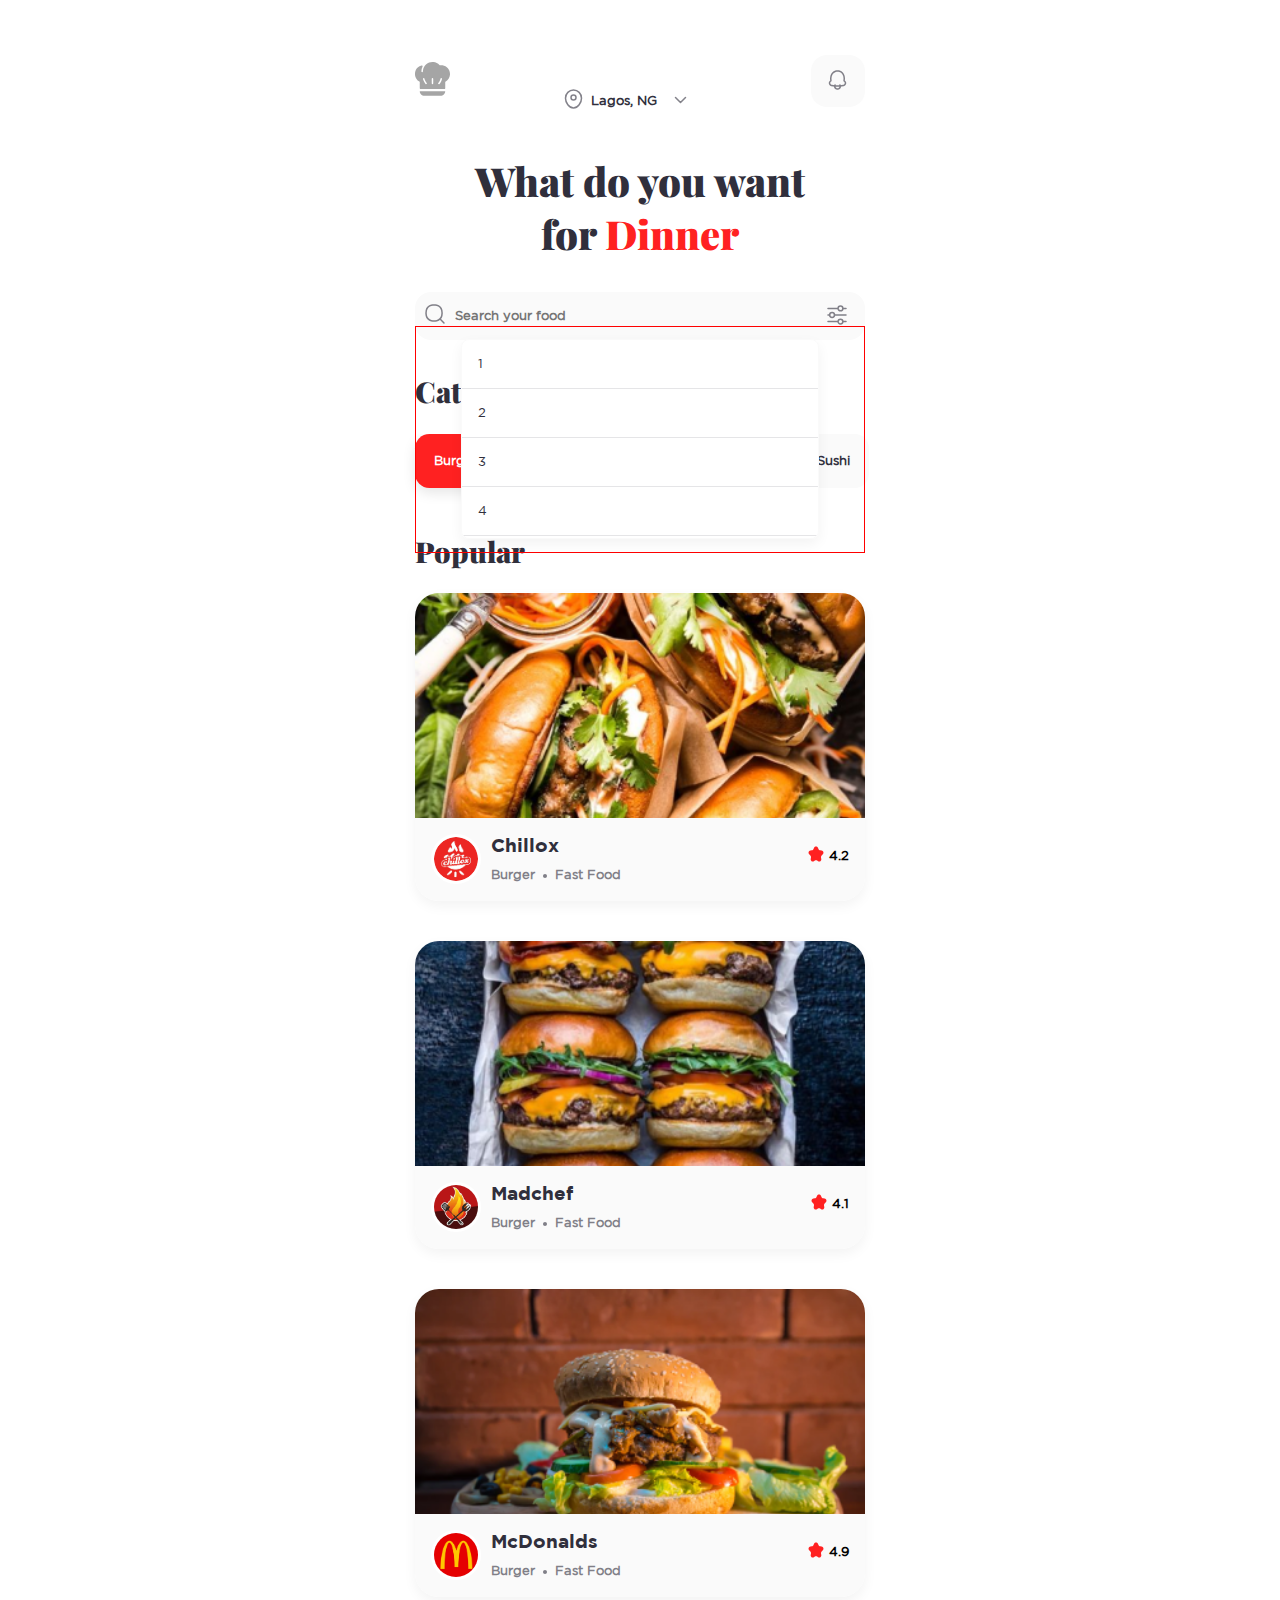
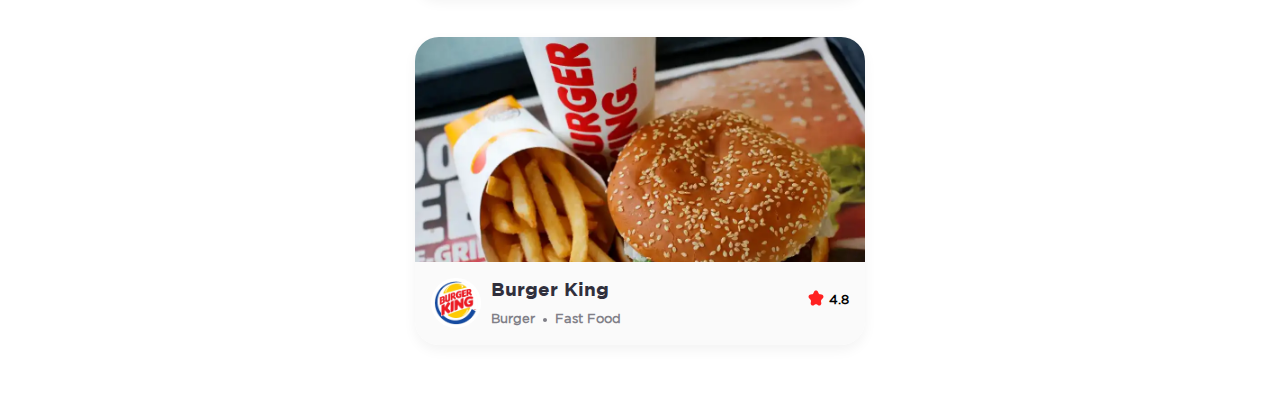
==== food-delivery/index.html @ 3048e53a "food-delivery: Style search suggestion" ====
<!DOCTYPE html>
<html lang="en">
<head>
  <meta charset="UTF-8">
  <meta http-equiv="X-UA-Compatible" content="IE=edge">
  <meta name="viewport" content="width=device-width, initial-scale=1.0, maximum-scale=1.0">
  <title>FFO.com</title>
  <link rel="stylesheet" href="./assets/style/style.css"/>
  <link rel="shortcut icon" href="./assets/icons/logo.svg" width="20" type="image/x-icon">
  <script type="module" src="./assets/script/script.js" defer></script>

</head>
<body id="home">
  <header class="w-90 mx-auto">
    <div>
      
      <a class="logo" href="./">
        <svg fill="currentColor" xmlns="http://www.w3.org/2000/svg" viewBox="0 0 209.17 201.93">
          <path d="M0,77.35c0-3.95,0-7.89,0-11.84,.09-.4,.2-.79,.26-1.19,1.76-12.08,7.03-22.36,15.85-30.78,6.58-6.28,14.35-10.48,23.15-12.77,2.04-.53,3.8-.04,5.19,1.5,1.4,1.56,1.64,3.39,.83,5.32-.37,.88-.79,1.73-1.18,2.6-3.77,8.43-5.84,17.23-5.73,26.5,.04,2.96,1.78,4.9,4.32,4.96,2.48,.06,4.33-1.91,4.54-4.81,.17-2.31,.23-4.63,.54-6.91,1.99-14.4,8.39-26.49,19.4-35.98C79.55,3.27,94.06-1.28,110.27,.31c14.2,1.39,26.3,7.46,36.02,18.02,1.04,1.13,2.15,1.49,3.63,1.23,4.8-.86,9.6-.69,14.4,.04,28.38,4.33,47.99,29.93,44.43,58.25-2.11,16.79-10.67,29.59-25,38.45-2.24,1.39-3,2.81-2.98,5.33,.11,11.16,.08,22.31,.02,33.47-.03,4.99-1.85,6.87-6.51,6.87-46.53,.01-93.06,.01-139.59,0-4.49,0-6.28-1.85-6.28-6.35,0-11.56-.04-23.13,.05-34.69,.01-1.94-.57-3.06-2.29-4.03-7.49-4.21-13.51-10.03-18.16-17.26-4.38-6.81-6.87-14.3-8.01-22.28Zm161.11,24.54c.07-4.13-1.33-6.05-3.96-6.37-2.45-.3-4.43,1.45-4.86,4.63-.71,5.24-3.01,9.82-5.64,14.29-2.28,3.87-4.96,7.46-7.54,11.12-1.69,2.4-1.23,5,.87,6.48,1.96,1.38,4.63,.92,6.32-1.19,4.05-5.04,7.65-10.4,10.55-16.18,2.16-4.32,3.96-8.79,4.26-12.79Zm-113.24-.83c-.06,1.32,.25,2.78,.65,4.22,2.72,9.83,8.26,18.1,14.51,25.95,1.5,1.88,4.25,2.1,6.06,.76,1.9-1.41,2.4-3.81,1.05-5.99-1.07-1.73-2.42-3.27-3.55-4.97-4.31-6.51-8.8-12.93-9.91-20.97-.42-3.05-2.33-4.77-4.73-4.55-2.63,.24-4.12,2.19-4.08,5.55Zm61.05,13.22c0-4.01,0-8.02,0-12.03,0-.68,0-1.36-.02-2.04-.13-2.79-1.89-4.68-4.35-4.72-2.45-.04-4.4,1.87-4.42,4.63-.06,9.17-.05,18.35-.03,27.52,0,3.33,1.65,5.15,4.46,5.13,2.77-.02,4.33-1.86,4.35-5.24,.03-4.42,0-8.83,.01-13.25Z"/>
          <path d="M28.41,174.39H180.59c0,15.2-12.34,27.54-27.54,27.54H55.94c-15.2,0-27.54-12.34-27.54-27.54h0Z"/>
        </svg>
      </a>
      
      <div class="location"> 
      <span class="gps icon-stroke">
        <svg width="24" height="24" viewBox="0 0 24 24" fill="none" xmlns="http://www.w3.org/2000/svg">
          <path d="M20 11.1755C20 15.6907 16.4183 21 12 21C7.58172 21 4 15.6907 4 11.1755C4 6.66029 7.58172 3 12 3C16.4183 3 20 6.66029 20 11.1755Z" stroke-width="1.5"/>
          <path d="M9.5 10.5C9.5 9.11929 10.6193 8 12 8C13.3807 8 14.5 9.11929 14.5 10.5C14.5 11.8807 13.3807 13 12 13C10.6193 13 9.5 11.8807 9.5 10.5Z" stroke-width="1.5"/>
        </svg>
      </span>
      <p class="text-bold">Lagos, NG</p>
      <button class="icon-stroke">
        <svg width="24" height="24" viewBox="0 0 24 24" fill="none" xmlns="http://www.w3.org/2000/svg">
          <path d="M17 9.5L12 14.5L7 9.5" stroke-width="1.5" stroke-linecap="round" stroke-linejoin="round"/>
        </svg>          
      </button>
    </div>
    
    <button class="btn btn-secodary icon-effect btn-secondary">
      <svg width="24" height="24" viewBox="0 0 24 24" xmlns="http://www.w3.org/2000/svg">
        <path fill="currentColor" d="M5.63498 7.93962L4.91086 7.74429L4.91086 7.74429L5.63498 7.93962ZM10.0294 3.32187L10.2616 4.03502L10.0294 3.32187ZM5.58024 8.14256L6.30435 8.33789L6.30435 8.33789L5.58024 8.14256ZM5.37443 12.4901L4.6351 12.6162L4.6351 12.6162L5.37443 12.4901ZM5.39835 12.6304L4.65901 12.7565L5.39835 12.6304ZM5.44241 12.8555L5.74148 13.5433C6.07066 13.4002 6.25227 13.0439 6.17468 12.6934L5.44241 12.8555ZM5.91421 17.4155L5.76386 18.1503H5.76386L5.91421 17.4155ZM6.28987 17.4924L6.44022 16.7576H6.44022L6.28987 17.4924ZM17.7101 17.4924L17.5598 16.7576L17.7101 17.4924ZM18.0858 17.4155L18.2361 18.1503L18.0858 17.4155ZM18.5563 12.855L17.8249 12.6889C17.7451 13.0406 17.9268 13.3993 18.2577 13.5429L18.5563 12.855ZM18.6063 12.6035L19.3456 12.7295L19.3456 12.7295L18.6063 12.6035ZM18.6316 12.4548L17.8923 12.3288V12.3288L18.6316 12.4548ZM18.446 8.17266L17.7204 8.3622V8.3622L18.446 8.17266ZM18.3728 7.89241L19.0985 7.70286V7.70286L18.3728 7.89241ZM14.1044 3.32847L14.3405 2.61661L14.3405 2.61661L14.1044 3.32847ZM14.8053 18.6483L14.0725 18.4887L14.8053 18.6483ZM14.7328 18.9811L15.4656 19.1407L14.7328 18.9811ZM9.2672 18.9811L10 18.8216L9.2672 18.9811ZM9.19471 18.6483L8.46189 18.8079L9.19471 18.6483ZM12.885 20.8719L12.7105 20.1424H12.7105L12.885 20.8719ZM12.689 20.9187L12.8635 21.6482H12.8635L12.689 20.9187ZM11.311 20.9187L11.4854 20.1893H11.4854L11.311 20.9187ZM11.115 20.8719L10.9406 21.6013H10.9406L11.115 20.8719ZM10.1656 17.5578C10.4376 17.2455 10.4049 16.7717 10.0926 16.4997C9.78024 16.2276 9.30649 16.2603 9.03444 16.5726L10.1656 17.5578ZM14.9656 16.5726C14.6935 16.2603 14.2198 16.2276 13.9074 16.4997C13.5951 16.7717 13.5624 17.2455 13.8344 17.5578L14.9656 16.5726ZM6.3591 8.13495C6.88057 6.2018 8.36216 4.65345 10.2616 4.03502L9.79717 2.60872C7.41967 3.38281 5.56533 5.31814 4.91086 7.74429L6.3591 8.13495ZM6.30435 8.33789L6.3591 8.13495L4.91086 7.74429L4.85612 7.94722L6.30435 8.33789ZM6.11377 12.3641C5.88534 11.0241 5.95039 9.65007 6.30435 8.33789L4.85612 7.94722C4.44563 9.46896 4.37021 11.0622 4.6351 12.6162L6.11377 12.3641ZM6.13768 12.5044L6.11377 12.3641L4.6351 12.6162L4.65901 12.7565L6.13768 12.5044ZM6.17468 12.6934C6.16087 12.631 6.14852 12.568 6.13768 12.5044L4.65901 12.7565C4.67398 12.8443 4.69104 12.9313 4.71014 13.0176L6.17468 12.6934ZM4.75 15.0614C4.75 14.3809 5.15824 13.7969 5.74148 13.5433L5.14334 12.1677C4.02929 12.6521 3.25 13.7656 3.25 15.0614H4.75ZM6.06457 16.6808C5.30191 16.5247 4.75 15.8495 4.75 15.0614H3.25C3.25 16.5573 4.29863 17.8505 5.76386 18.1503L6.06457 16.6808ZM6.44022 16.7576L6.06457 16.6808L5.76386 18.1503L6.13952 18.2272L6.44022 16.7576ZM17.5598 16.7576C13.8909 17.5084 10.1091 17.5084 6.44022 16.7576L6.13952 18.2272C10.0068 19.0185 13.9932 19.0185 17.8605 18.2272L17.5598 16.7576ZM17.9354 16.6808L17.5598 16.7576L17.8605 18.2272L18.2361 18.1503L17.9354 16.6808ZM19.25 15.0614C19.25 15.8495 18.6981 16.5247 17.9354 16.6808L18.2361 18.1503C19.7014 17.8505 20.75 16.5574 20.75 15.0614H19.25ZM18.2577 13.5429C18.8413 13.7963 19.25 14.3806 19.25 15.0614H20.75C20.75 13.765 19.9699 12.651 18.855 12.167L18.2577 13.5429ZM17.8669 12.4774C17.8548 12.5487 17.8408 12.6192 17.8249 12.6889L19.2877 13.021C19.3095 12.9248 19.3289 12.8276 19.3456 12.7295L17.8669 12.4774ZM17.8923 12.3288L17.8669 12.4774L19.3456 12.7295L19.3709 12.5808L17.8923 12.3288ZM17.7204 8.3622C18.0585 9.65691 18.1172 11.0094 17.8923 12.3288L19.3709 12.5808C19.6316 11.0515 19.5637 9.48391 19.1717 7.98312L17.7204 8.3622ZM17.6472 8.08195L17.7204 8.3622L19.1717 7.98312L19.0985 7.70286L17.6472 8.08195ZM13.8682 4.04032C15.7265 4.65676 17.1496 6.17715 17.6472 8.08195L19.0985 7.70286C18.4731 5.30882 16.6832 3.39375 14.3405 2.61661L13.8682 4.04032ZM10.2616 4.03502C11.4314 3.65414 12.7039 3.65409 13.8682 4.04032L14.3405 2.61661C12.8689 2.12843 11.2681 2.12981 9.79717 2.60872L10.2616 4.03502ZM14.0725 18.4887L14 18.8216L15.4656 19.1407L15.5381 18.8079L14.0725 18.4887ZM10 18.8216L9.92754 18.4887L8.46189 18.8079L8.53437 19.1407L10 18.8216ZM12.7105 20.1424L12.5146 20.1893L12.8635 21.6482L13.0594 21.6013L12.7105 20.1424ZM11.4854 20.1893L11.2895 20.1424L10.9406 21.6013L11.1365 21.6482L11.4854 20.1893ZM9.92754 18.4887C9.8554 18.1574 9.9442 17.8119 10.1656 17.5578L9.03444 16.5726C8.50107 17.185 8.2891 18.0143 8.46189 18.8079L9.92754 18.4887ZM15.5381 18.8079C15.7109 18.0143 15.4989 17.185 14.9656 16.5726L13.8344 17.5578C14.0558 17.8119 14.1446 18.1574 14.0725 18.4887L15.5381 18.8079ZM12.5146 20.1893C12.1762 20.2702 11.8238 20.2702 11.4854 20.1893L11.1365 21.6482C11.7042 21.7839 12.2958 21.7839 12.8635 21.6482L12.5146 20.1893ZM8.53437 19.1407C8.79878 20.355 9.73275 21.3124 10.9406 21.6013L11.2895 20.1424C10.6448 19.9883 10.1425 19.4761 10 18.8216L8.53437 19.1407ZM14 18.8216C13.8575 19.4761 13.3552 19.9883 12.7105 20.1424L13.0594 21.6013C14.2673 21.3124 15.2012 20.355 15.4656 19.1407L14 18.8216Z"/>
      </svg>
    </button>
    </div>
  </header>
  <main>
    <section class="mb-2rem">
      <h1 class="intro-text"> What do you want for <span class="highlight">Dinner</span></h1>
    </section>

    <section class="search w-90 mx-auto mb-2rem">
      <span>
        <span class="icon-fill search-icon">
          <svg width="20" height="20" viewBox="0 0 20 20"xmlns="http://www.w3.org/2000/svg">
            <path fill="currentColor" d="M1.31573 11.7811L2.04591 11.6098L1.31573 11.7811ZM1.31573 6.324L2.04591 6.49528L1.31573 6.324ZM16.7893 6.324L17.5195 6.15273L16.7893 6.324ZM16.7893 11.781L16.0591 11.6098L16.7893 11.781ZM11.781 16.7893L11.6098 16.0591L11.781 16.7893ZM6.324 16.7893L6.15273 17.5195L6.324 16.7893ZM6.324 1.31573L6.15272 0.585547L6.324 1.31573ZM11.781 1.31573L11.9523 0.585546L11.781 1.31573ZM18.4697 19.5303C18.7626 19.8232 19.2374 19.8232 19.5303 19.5303C19.8232 19.2374 19.8232 18.7626 19.5303 18.4697L18.4697 19.5303ZM2.04591 11.6098C1.65136 9.92777 1.65136 8.17728 2.04591 6.49528L0.585548 6.15272C0.138151 8.06004 0.138151 10.045 0.585548 11.9523L2.04591 11.6098ZM16.0591 6.49528C16.4537 8.17728 16.4537 9.92777 16.0591 11.6098L17.5195 11.9523C17.9669 10.045 17.9669 8.06004 17.5195 6.15273L16.0591 6.49528ZM11.6098 16.0591C9.92777 16.4537 8.17728 16.4537 6.49528 16.0591L6.15273 17.5195C8.06004 17.9669 10.045 17.9669 11.9523 17.5195L11.6098 16.0591ZM6.49528 2.04591C8.17728 1.65136 9.92777 1.65136 11.6098 2.04591L11.9523 0.585546C10.045 0.138151 8.06004 0.138151 6.15272 0.585547L6.49528 2.04591ZM6.49528 16.0591C4.28757 15.5413 2.56377 13.8175 2.04591 11.6098L0.585548 11.9523C1.23351 14.7147 3.39038 16.8715 6.15273 17.5195L6.49528 16.0591ZM11.9523 17.5195C14.7147 16.8715 16.8715 14.7147 17.5195 11.9523L16.0591 11.6098C15.5413 13.8175 13.8175 15.5413 11.6098 16.0591L11.9523 17.5195ZM11.6098 2.04591C13.8175 2.56377 15.5413 4.28757 16.0591 6.49528L17.5195 6.15273C16.8715 3.39037 14.7147 1.23351 11.9523 0.585546L11.6098 2.04591ZM6.15272 0.585547C3.39037 1.23351 1.23351 3.39037 0.585548 6.15272L2.04591 6.49528C2.56377 4.28756 4.28757 2.56377 6.49528 2.04591L6.15272 0.585547ZM14.8048 15.8655L18.4697 19.5303L19.5303 18.4697L15.8655 14.8048L14.8048 15.8655Z"/>
          </svg>
        </span>
          <input type="text" name="search" class="search-box text-bold" placeholder="Search your food"/>
          <div class="suggestion active">
            <ul class="list shadow">
              <li class="list-item">1</li>
              <li class="list-item">2</li>
              <li class="list-item">3</li>
              <li class="list-item">4</li>
              <li class="list-item">5</li>
            </ul>
        </div>
      </span>

      <button class="search-settings icon-stroke">
      <svg width="24" height="24" viewBox="0 0 24 24" fill="none" xmlns="http://www.w3.org/2000/svg">
        <path d="M18.48 18.5368H21M4.68 12L3 12.044M4.68 12C4.68 13.3255 5.75451 14.4 7.08 14.4C8.40548 14.4 9.48 13.3255 9.48 12C9.48 10.6745 8.40548 9.6 7.08 9.6C5.75451 9.6 4.68 10.6745 4.68 12ZM10.169 12.0441H21M12.801 5.55124L3 5.55124M21 5.55124H18.48M3 18.5368H12.801M17.88 18.6C17.88 19.9255 16.8055 21 15.48 21C14.1545 21 13.08 19.9255 13.08 18.6C13.08 17.2745 14.1545 16.2 15.48 16.2C16.8055 16.2 17.88 17.2745 17.88 18.6ZM17.88 5.4C17.88 6.72548 16.8055 7.8 15.48 7.8C14.1545 7.8 13.08 6.72548 13.08 5.4C13.08 4.07452 14.1545 3 15.48 3C16.8055 3 17.88 4.07452 17.88 5.4Z" stroke-width="1.5" stroke-linecap="round"/>
      </svg>
      </button>
    </section>

    <section id="home-category" class="menu-category">
      <h2 class="w-90 mx-auto subheader">Categories</h2>
      <ul type="none" class="options">
        
      </ul>
    </section>
    
    
    <section class="popular-container w-90 mx-auto">
      <h2 class="subheader">Popular</h2>
     
    </section>
    
  </main>
  
  <footer>

  </footer>
</body>
</html>
---- food-delivery/assets/style/style.css ----
@charset "UTF-8";

/*
  ##################
    Fontface Imports
  ##################
*/

@font-face {
  font-family: "gotham-bold";
  src: url(../fonts/gotham-bold.ttf);
}

@font-face {
  font-family: "gotham-regular";
  src: url(../fonts/gotham-regular.ttf);
}

@font-face{
  font-family: "playfair";
  src: url("../fonts/playfair.ttf");
}



/*
  ##################
    Global Styles
  ##################
*/
*, ::after, ::before {
  box-sizing: border-box;
  text-rendering: optimizeSpeed;
}

:focus {
  /* outline: 1px dashed var(--clr-orange); */
  /* outline-offset: 2px; */
  outline: 0;
}

:root {
  --clr-accent: #ff2121;
  --clr-faint-accent: #fb2c2c;
  --clr-dark: #302f3c;
  --clr-secondary: #fafafa;
  --rounded-1: .5rem;
  --rounded-2: 1rem;
  --ff-serif: "playfair", "Times New Roman", serif;
  --ff-gotham-reg: "gotham-regular", "sans-serif";
  --ff-gotham-bold: "gotham-bold", sans-serif;
  --padding-1: .3rem;
  --padding-2: .6rem;
}

button {
  cursor: pointer;
}

html, 
body {
  height: 100%;
  margin: 0;
  margin-inline: auto;
  min-width: 280px;
  position: relative;
  width: 100%;
}

header div{
  align-items: center;
  display: flex;
  justify-content: space-between;
  padding-top: 2.5rem !important;
  position: relative;
}
#product header {
  position: absolute;
  width: 100%;
  z-index: 1;
}

header a {
  border-radius: 100%;
}

header svg {
  color: gray;
  width: min(35px, 50px);
}







/*
  ######################
    Typography Styles
  ######################
*/
h1,
h2,
h3,
h4,
h5,
h6 {
  font-family: var(--ff-serif);
  color: var(--clr-dark);
  font-weight: bolder;
}

.text-bold, .text-bold > span {
  font-weight: bold;
}

p, .option, .search input[type=text] {
  font-family: var(--ff-gotham-reg);
}

.intro-text {
  font-size: clamp(1.4rem, .5rem + 5vw, 2.5rem);
  font-weight: 900;
  margin: auto;
  text-align: center;
  /* padding-block: 2rem; */
  width: 14ch;
}

.subheader {
  font-size: clamp(1.2rem, .1rem + 4vw, 1.8rem);
  font-weight: 900;
}

.text-faint {
  color: var(--clr-dark);
  opacity: .6;
}











/*
  ######################
    Component Styles
  ######################
*/



/** ---button--- **/
.btn {
  border: 0;
  border-radius: var(--rounded-2);
  padding: var(--padding-2);
  padding-block: .8rem;
  position: relative;
}

.btn-secondary {
  background-color: var(--clr-secondary)
}

.btn-secondary:hover, .btn-secondary:focus {
  color: white;
}

button.icon-fill, 
.icon-fill {
  color: var(--clr-dark);
  background: transparent;
  fill-opacity: .6;
  border: 0px;
}

button.icon-fill:not(.search-icon):hover,
.icon-fill:not(.search-icon):hover {
  color: var(--clr-accent);
  stroke-opacity: 1;
  fill-opacity: 1;
}

button.icon-stroke, 
a .icon-stroke, 
.icon-stroke {
  stroke: var(--clr-dark);
  background: transparent;
  stroke-opacity: .6;
  border: 0px;
}

button.icon-stroke:hover,
button .icon-stroke:hover,
a .icon-stroke:hover {
  stroke: var(--clr-accent);
  stroke-opacity: 1;
  fill-opacity: 1;
}


/** ---category--- **/
.menu-category .options,
.delivery-and-rating .options {
  display: flex;
  font-size: small;
  gap: 1rem;
  overflow-x: auto;
  -ms-overflow-style: none;
  padding-bottom: 1.2rem;
  padding-inline: 5%;
  overflow: none;
  white-space: nowrap;
}

.delivery-and-rating .options{
  padding-bottom: .5rem;
}


.menu-category .options::-webkit-scrollbar  {
  display: none;
}

.menu-category .option,
.delivery-and-rating .option {
  align-items: center;
  border-radius: .9rem;
  color: var(--clr-dark);
  cursor: pointer;
  display: flex;  
  gap: 5px;
  justify-content: center;
  padding: .8rem;
  text-transform: capitalize;
  width: fit-content;
  transition: opacity ease-in-out 0.5s;
}


.menu-category .option:focus,
.menu-category .option:hover,
.menu-category .option.active {
  background: var(--clr-accent);
  box-shadow: 0px 5px .8rem rgba(0, 0, 0, 0.1);
  color: white;
}


.menu-category .option p,
.delivery-and-rating p {
  margin: 0px;
}

.menu-category .option.active .option-bg  {
  background: white;
}


.menu-category .option-bg {
  align-items: center;
  border-radius: calc(var(--rounded-1));
  display: flex;
  padding: .25rem;
  justify-content: center;
}

.highlight {
  color: var(--clr-accent);
}

.identity {
  font-size: 1.2rem;
  margin: 0;
}

.location {
  display: flex;
  align-items: center;
  color: var(--clr-dark);
  font-size: small;
}



.logo svg {
  color: #a5a5a5;
  /* opacity: .6; */
}

.logo:hover svg, 
.logo:focus svg
{
  color: var(--clr-accent);
}






/** ---popular--- **/
.popular {
  /* display: flex;
  flex-wrap: wrap; */
  display: grid;
  grid-template-columns: repeat(auto-fill, minmax(250px, 450px));
  gap: 2.5rem;
  justify-content: center;
  padding-left: 0px;
  padding-bottom: 4rem;
  max-width: 100%;
}

.popular .item {
  border-radius: 1.5rem;
  display: flex;
  flex-direction: column;
}
  

.popular .item > img {
  aspect-ratio: 2/1;
  border-top-right-radius: inherit;
  border-top-left-radius: inherit;
  object-fit: cover;
  object-position: top center;
  width: 100%;
}

.popular .item:hover > img {
  filter: saturate(1.15);
}

.popular .item-details {
  align-items: center;
  background-color: var(--clr-secondary);
  border-bottom-left-radius: inherit;
  border-bottom-right-radius: inherit;
  display: flex;
  padding-block: 1rem;
  padding-inline: 1rem;
  gap: 1rem;
  justify-content: space-between;
  white-space: nowrap;
}

.period-divider svg {
  width: 4px;
  transform: translateY(-2px);
}

.popular .item-title,
.restaurant .item-name {
  color: var(--clr-dark);
  font-family: var(--ff-gotham-bold) !important;
  font-weight: bold;
  font-size: clamp(1.1rem, .1rem + 4vw, 1.2rem);
  margin-top: 0px;
  margin-bottom: .5rem;
  word-break: keep-all;
}

.popular .item .item-desc,
.popular .item .rating-and-delivery-time {
  font-size: small;
  margin-block: 0px;
}

.item-profile img {
  border: 3px solid white;
  border-radius: 100%;
  display: none;
  height: 50px;
  width: 50px;
}


.item-profile {
  display: flex;
  gap: 10px;
}



.item-desc  {
  align-items: center;
  display: flex;
  font-size: small;
  gap: 8px;
}



.rating-and-delivery-time .item-rating p {
  margin-block: 0px;
}

.rating-and-delivery-time .item-delivery-time {
  margin-block: 0px;
}

.item-rating {
  align-items: center;
  display: flex;
  gap:.2rem;
  margin-bottom: .5rem;
}



/** ---icon-effect--- **/

.icon-effect:hover, .icon-effect:focus {
  background: var(--clr-secondary);
}

.icon-effect svg {
  color: var(--clr-dark);
  fill-opacity: .6;
}

.icon-effect:hover svg, .icon-effect.active svg  {
  color: var(--clr-accent);
  fill-opacity: 1;
}

.inline-icon {
  padding-block: 1.25rem;
}



/** ---search--- **/
.search {
  align-items: center;
  background: var(--clr-secondary);
  border-radius: var(--rounded-2);
  fill-opacity: 0.5;
  display: flex;
  padding: var(--padding-2);
  justify-content: space-between;
  position: relative;
  stroke-opacity: .5;
  z-index: 3;
}

.search > span {
  display: flex;
  gap: .5rem;
  width: 100%;
}

.search .search-box {
  background: transparent;
  border: 0px;
  caret-color: var(--clr-accent);
  color: var(--clr-accent);
  font-size: small;
  width: 100%;
}


*::selection, .search .search-box::selection {
  background: var(--clr-accent);
  color: white;
}

.restaurant-cover {
  display: inline-block;
  position: absolute;
  min-width: inherit;
  top: 0;
  width: 100%;
  z-index: -1;
}

.restaurant-cover img {
  aspect-ratio: 2/1;
  object-fit: cover;
  width: 100%;
  height: 250px;
}

.restaurant-cover div::after {
  background-color: rgb(0, 0, 0, .5);
  content: "";
  position: absolute;
  inset: 0;
}

.restaurant-details {
  background: var(--clr-secondary);
  border-radius: 2rem;
  font-weight: bold;
  padding: 1rem;
  padding-top: 2rem;
  transform: translateY(-40px);
}

.restaurant-details h1 {
  color: var(--clr-dark);
  width: fit-content;
}

.restaurant-details ul {
  padding-left: 0px;
  font-family: var(--ff-gotham-reg);
  display: flex;
  gap: 5rem;
  justify-content: center;
}

.restaurant-details li {
  align-items: center;
  display: flex;
  gap: .5rem;
}



img.restaurant-profile {
  border-radius: 100%;
  display: block;
  filter: drop-shadow(0px 5px 10px rgb(0, 0, 0, .4));
  margin-inline: auto;
  margin-top: 2.5rem;
  width: 80px;
  height: 80px;
  position: relative;
  z-index: 1;
}

.menu-search {
  align-items: center;
  background: transparent;
  display: flex;
  /* gap: 6rem; */
  justify-content: space-between;
  padding: 0px;
}

.menu-search .btn {
  padding: .35rem
}

.menu-search .search-box {
  max-width:15ch;
}

.menu-search span {
  display: flex;
  justify-content: flex-end;
  transform: translateY(2.8px);
}

#menu-category .option {
  padding: 1.2rem;
}


.suggestion {
  align-items: center;
  border: 1px solid red;
  color: var(--clr-dark);
  display: flex;
  font-family: var(--ff-gotham-reg);
  font-size: .8rem;
  justify-content: center;
  opacity: 0;
  position: absolute;
  top: 2.1rem;
  transform: scaleY(0);
  transform-origin: top;
  transition: transform ease-in-out .3s;
  z-index: 2;
  left: 0px;
  right: 0px;
}

.suggestion .list {
  background: white;
  border: 1px solid var(--clr-secondary);
  border-radius: var(--rounded-1);
  display: block;
  padding-left: 0px;
  left: 0;
  list-style: none;
  max-height: 200px;
  overflow: auto;
  width: 80%;
  -ms-overflow-style: none;
}

::-webkit-scrollbar {
  width: 2.5px;
}

.suggestion.active {
  transform: scaleY(1);
  opacity: 1;
}

.suggestion .list::-webkit-scrollbar-track {
  background: white;
}

.suggestion .list::-webkit-scrollbar-thumb {
  background: lightgray;
}


.suggestion .list-item {
  border-bottom: 1px solid #302f3c20;
  padding: 1rem;
  width: 100%;
}

.suggestion .list-item:last-of-type {
  border-bottom: 0px;
}

.suggestion .list-item:hover,
.suggestion .list-item:focus {
  background: #302f3c10;
}


/* +++++++++++++++++++++ 
      restaurant.html 
   +++++++++++++++++++++ */
.restaurant {
  padding-bottom: 4rem;
}

.restaurant .item {
  border: 1px solid var(--clr-secondary);
  border-radius: 1.8rem;
}

.restaurant .item:hover,
.restaurant .item:focus {
  border: 1px solid #ff212150;
  
}


.restaurant .item-name, 
.restaurant .item-desc {
  display: block;
  text-align: center;
}

.restaurant .items {
  display: grid;
  grid-template-columns: repeat(auto-fit, minmax(auto, 250px));
  gap: 2rem;
  padding-left: 0px;
  justify-content: center;
  width: 100%;
}

.restaurant .item img {
  aspect-ratio: 1 / 1;
  display: block;
  margin: auto;
  object-fit: cover;
  object-position: center;
  transform: translateY(20px);
  width: 200px;
  overflow: hidden;
}

.restaurant .item:hover img {
  filter: saturate(1.2);
}

.item-price-addtocart {
  align-items: center;
  background-color: var(--clr-secondary);
  border-bottom-left-radius: inherit;
  border-bottom-right-radius: inherit;
  color: var(--clr-dark);
  display: flex;
  font-family: var(--ff-gotham-reg);
  font-weight: bold;
  font-size: 1.2rem;
  gap: .5rem;
  justify-content: center;
}





  /* +++++++++++++++++++++ 
        product.html 
    +++++++++++++++++++++ */

.about {
  padding-bottom: 4rem;
}

.add-to-cart, 
.remove-from-cart {
  background-color: white;
  border: 0px;
  color: gray;
  font-family: var(--ff-gotham-reg);
  font-size: 1.5rem;
  padding: .5em;
  width: fit-content;
}

.add-to-cart:hover, 
.remove-from-cart:hover,
.add-to-cart:focus, 
.remove-from-cart:focus {
  background-color: rgb(252, 252, 252);
}

.add-to-cart {
  border-top-right-radius: var(--padding-2);
  border-bottom-right-radius: var(--padding-2);
}

.remove-from-cart {
  border-top-left-radius: var(--padding-2);
  border-bottom-left-radius: var(--padding-2);
}

.add-to-cart:hover, 
.remove-from-cart:hover,
.add-to-cart:focus, 
.remove-from-cart:focus {
  color: var(--clr-accent);
}

.add-to-cart-container {
  position: relative;
  transform: translateY(-26px);
}


.big-btn {
  display: block;
  font-size: 1rem;
  padding: 1rem;
  margin-inline: auto;
}

.big-btn p, .small-btn p {
  margin: 0px;
}

.small-btn {
  display: block;
  font-size: .8rem;
  padding: .8em;
  margin-inline: auto;
  border-radius: .6rem;
}

#restaurant .small-btn {
  margin-bottom: 2rem;
}

.btn-active {
  background: var(--clr-accent);
  color: white;
}

.btn-active:hover,
.btn-active:focus {
  background-color: var(--clr-faint-accent);
}




.menu-item-display {
  background-color: var(--clr-dark);
}

.menu-item-display div {
  height: inherit;
  width: 70%;
  position: relative;
}

.menu-item-display img{
  padding-top: 4rem;
  display: block;
  transition: transform ease-in-out 0.3s;
  width: 100%;
}


.menu-item-display:hover img {
  filter: saturate(1.2);
  transform: scale(1.1);
}

.inc-dec-in-cart {
  font-size: 1rem;
  background: white;
  border-radius: calc(var(--padding-2) + 2px);
  margin: auto;
  width: fit-content;
}

.inc-dec-in-cart .total-of-item{
  display: inline;
  color: var(--clr-dark);
  font-size: 1.5em;
  padding: 10px;
}

.product-name-desc-price {
  align-items: center;
  display: flex;
  flex-wrap: wrap;
  justify-content: space-between;

}

.product-name-desc-price .subheader{
  font-size: 2rem;
}
.product-name-desc-price .currency {
  color: var(--clr-accent);
  font-family: calibri, sans-serif;
}

.product-name-desc-price .name-desc {
  display: flex;
  flex-direction: column;
}

.product-name-desc-price p,
.product-name-desc-price .name-desc h2 {
  margin: 2px;
}

.product-name-desc-price .price {
  align-items: center;
  color: var(--clr-dark);
  display: flex;
  font-size: clamp(1.5rem, 8vw + .1rem, 2rem);
  font-weight: 900;
  gap: .2rem;
  padding-block: .8rem;
  border-bottom: 2px solid var(--clr-secondary);
}


.ingredients ul {
  gap: 1rem;
  padding-left: 1.5rem;
}

.ingredients ul li {
  color: var(--clr-dark);
  opacity: .8;
  padding-block: .5rem;
}

.ingredients ul li:first-of-type {
  padding-top: 0px;
}

.ingredients ul li::marker {
  color: red;
}





/*
  #################
    Other Styles
  #################
*/

.bg-dark {
  background-color: var(--clr-dark);
}

.hide {
  display: none;
}

.mb-1rem {
  margin-block: 1rem;
}

.mb-2rem {
  margin-block: 2rem;
}


.mx-auto {
  margin-inline: auto;
}

.mlx-auto {
  margin-left: auto;
}

.opacity-0 {
  opacity: 0;
}

.opacity-1 {
  opacity: 1;
}

.shadow {
  box-shadow: 0px 5px .8rem rgba(0, 0, 0, 0.05);

}

.w-90 {
  width: 90%;
}
  
.w-95 {
  width: 95%;
}





/*
  #################
    Media Queries
  #################
*/

@media screen and (orientation: landscape) {
  body {
    width: 50%;
  }
}

@media screen and (min-width: 500px) {
  body {
    width: 500px;
  }
}


@media screen and (min-width: 310px){
  .item-profile img{
    display: block;
  }
}

/* Hide white background @ #home-category */
@media screen and (min-width: 450px) {
  #home-category .option span.option-bg {
    display: none;
  }

  #home-category .option {
    padding: 1.2rem;
  }
}
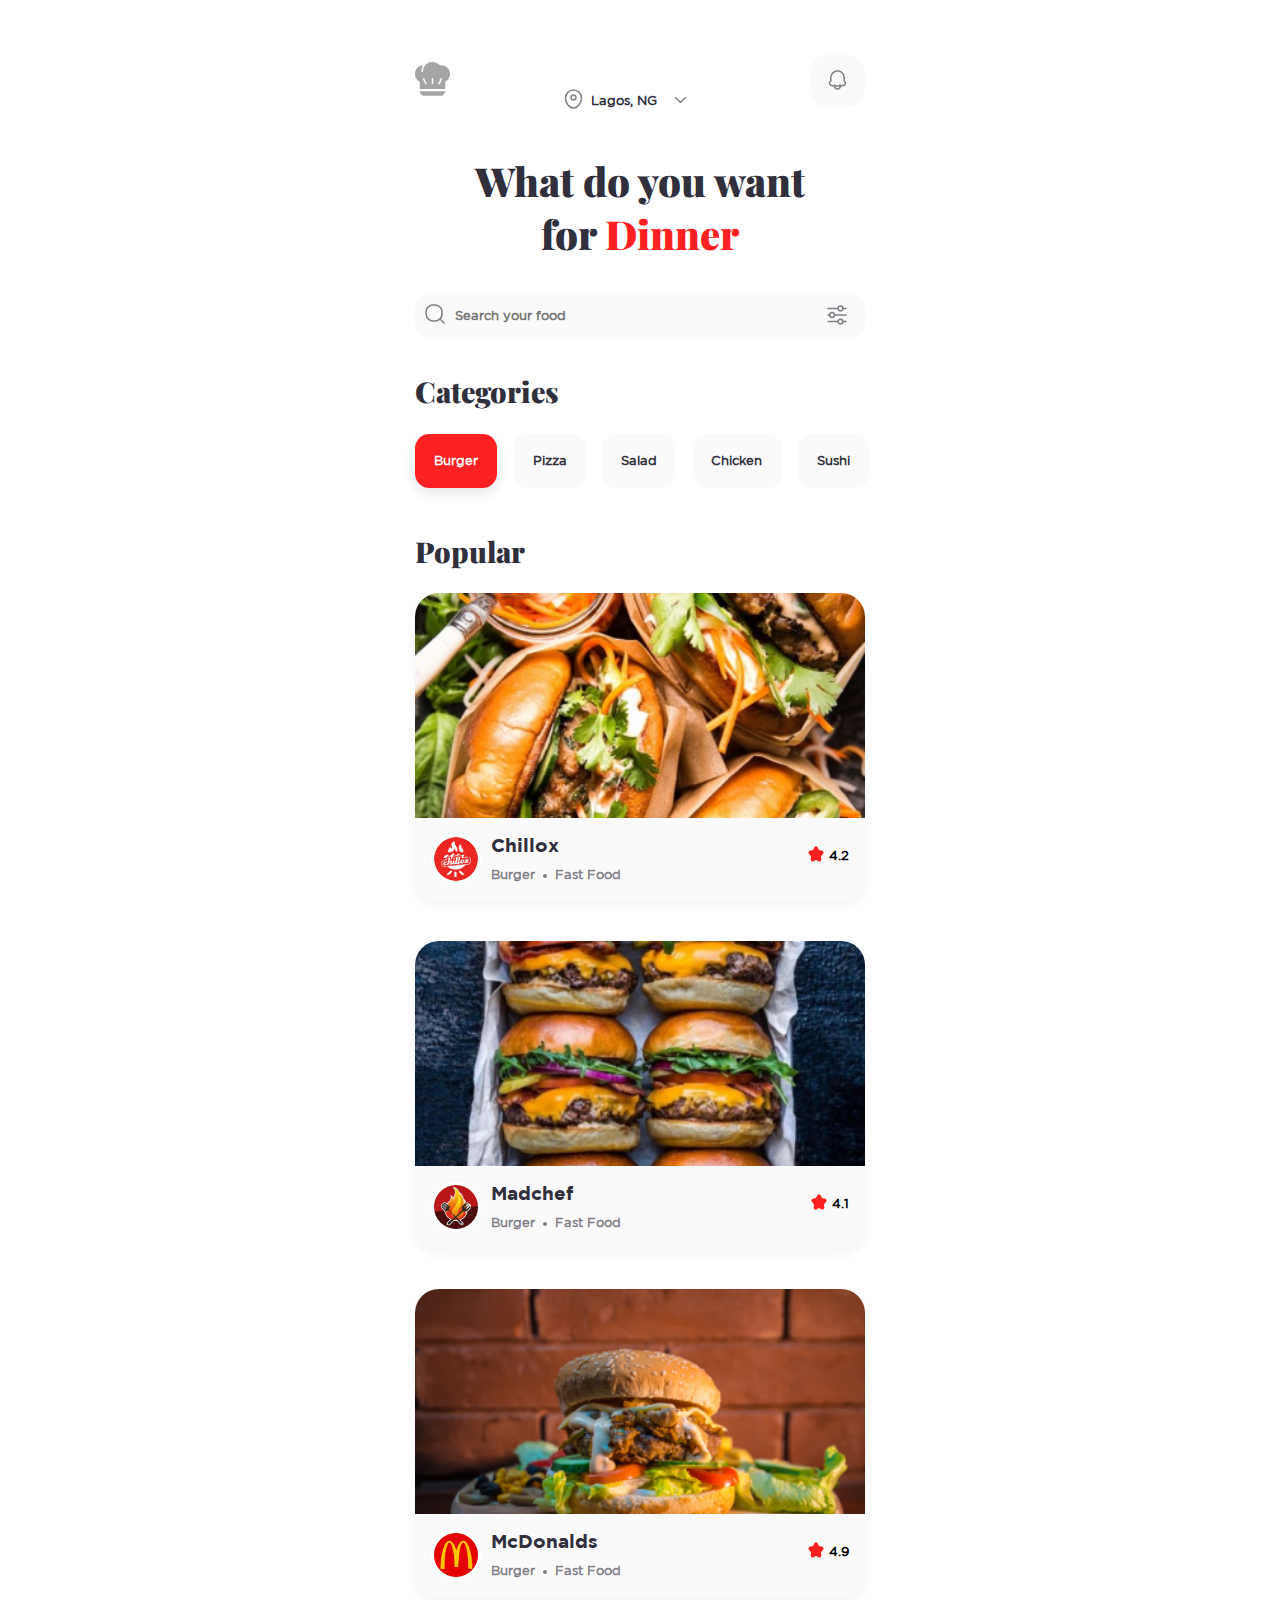
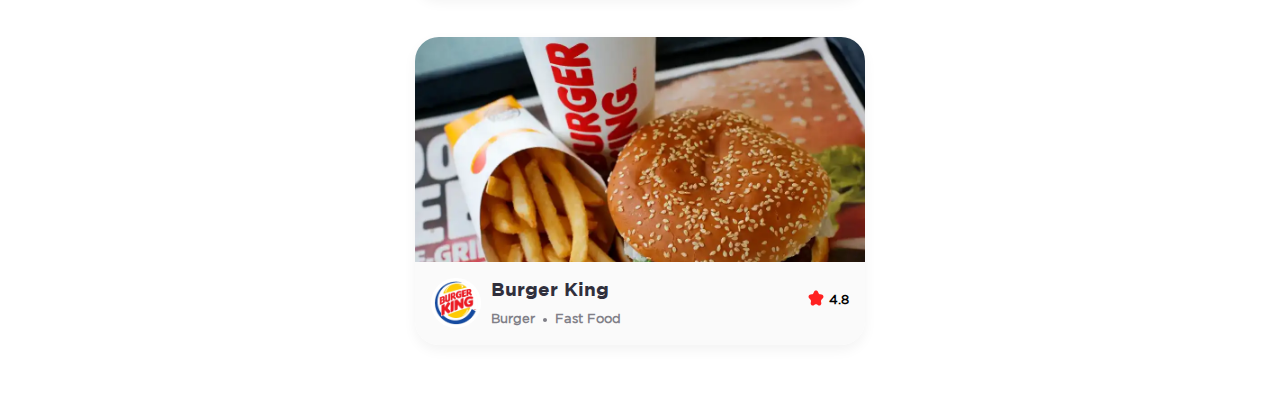
==== commit e99143bd: "food-delivery: update" ====
--- a/food-delivery/index.html
+++ b/food-delivery/index.html
@@ -56,14 +56,8 @@
           </svg>
         </span>
           <input type="text" name="search" class="search-box text-bold" placeholder="Search your food"/>
-          <div class="suggestion active">
-            <ul class="list shadow">
-              <li class="list-item">1</li>
-              <li class="list-item">2</li>
-              <li class="list-item">3</li>
-              <li class="list-item">4</li>
-              <li class="list-item">5</li>
-            </ul>
+          <div class="suggestion active hide">
+            <ul class="list shadow"> </ul>
         </div>
       </span>
 
--- a/food-delivery/assets/style/style.css
+++ b/food-delivery/assets/style/style.css
@@ -579,7 +579,9 @@
   top: 2.1rem;
   transform: scaleY(0);
   transform-origin: top;
-  transition: transform ease-in-out .3s;
+  transition: 
+    transform ease-in-out .3s,
+    opacity ease-in-out .3s;
   z-index: 2;
   left: 0px;
   right: 0px;
@@ -599,7 +601,7 @@
   -ms-overflow-style: none;
 }
 
-::-webkit-scrollbar {
+.suggestion .list::-webkit-scrollbar {
   width: 2.5px;
 }
 
@@ -609,7 +611,7 @@
 }
 
 .suggestion .list::-webkit-scrollbar-track {
-  background: white;
+  background: #302f3c10;
 }
 
 .suggestion .list::-webkit-scrollbar-thumb {
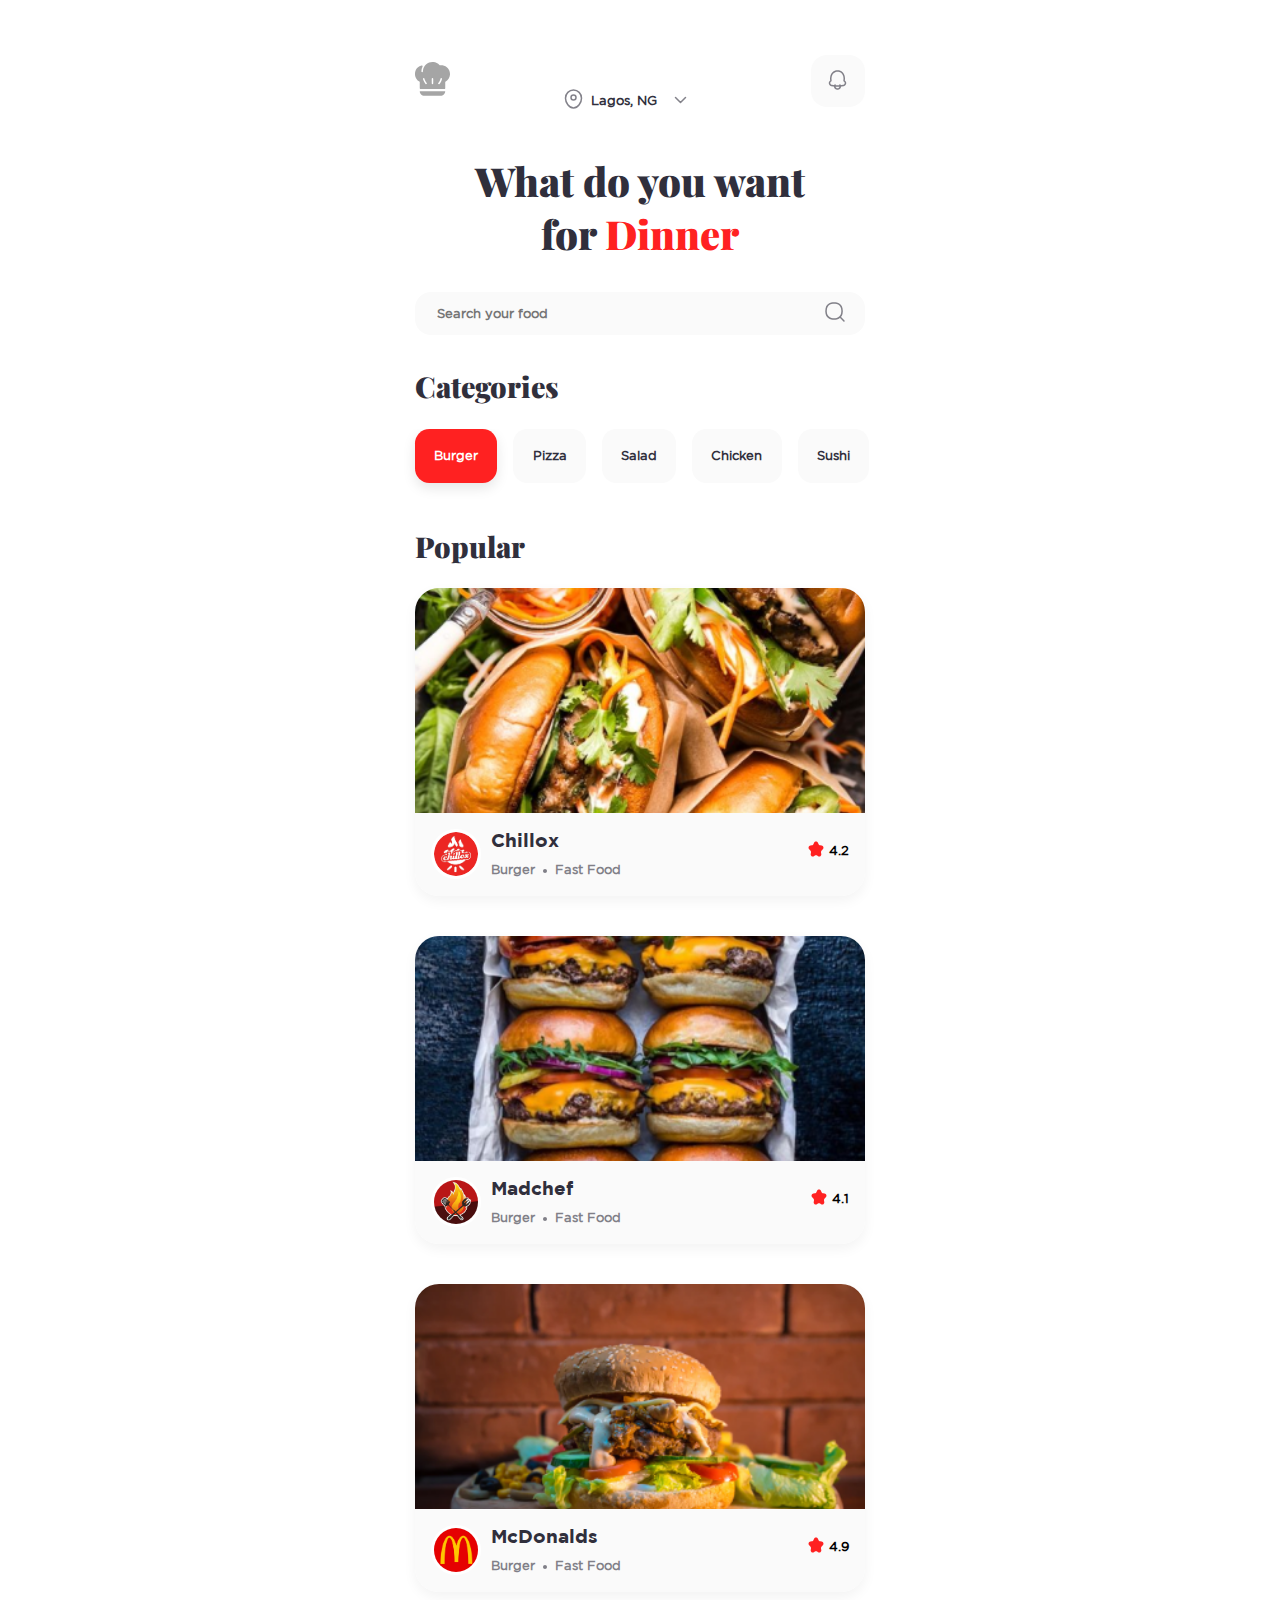
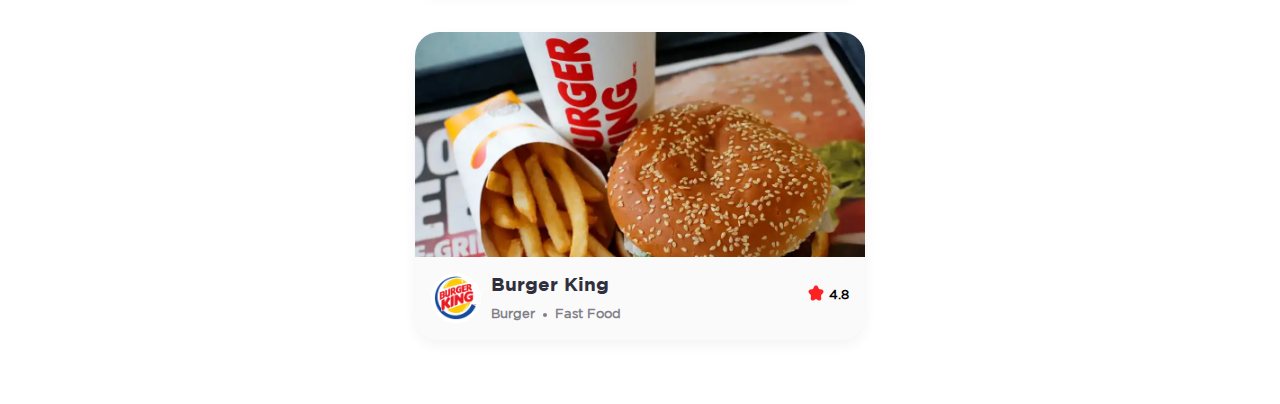
==== commit 1b7fd8f8: "Remove setting option for search component" ====
--- a/food-delivery/index.html
+++ b/food-delivery/index.html
@@ -6,7 +6,7 @@
   <meta name="viewport" content="width=device-width, initial-scale=1.0, maximum-scale=1.0">
   <title>FFO.com</title>
   <link rel="stylesheet" href="./assets/style/style.css"/>
-  <link rel="shortcut icon" href="./assets/icons/logo.svg" width="20" type="image/x-icon">
+  <link rel="icon" href="./assets/icons/logo.svg" width="20" type="image/x-icon">
   <script type="module" src="./assets/script/script.js" defer></script>
 
 </head>
@@ -29,14 +29,14 @@
         </svg>
       </span>
       <p class="text-bold">Lagos, NG</p>
-      <button class="icon-stroke">
+      <button class="icon-stroke" >
         <svg width="24" height="24" viewBox="0 0 24 24" fill="none" xmlns="http://www.w3.org/2000/svg">
           <path d="M17 9.5L12 14.5L7 9.5" stroke-width="1.5" stroke-linecap="round" stroke-linejoin="round"/>
         </svg>          
       </button>
     </div>
     
-    <button class="btn btn-secodary icon-effect btn-secondary">
+    <button title="Notification" class="btn btn-secodary icon-effect btn-secondary">
       <svg width="24" height="24" viewBox="0 0 24 24" xmlns="http://www.w3.org/2000/svg">
         <path fill="currentColor" d="M5.63498 7.93962L4.91086 7.74429L4.91086 7.74429L5.63498 7.93962ZM10.0294 3.32187L10.2616 4.03502L10.0294 3.32187ZM5.58024 8.14256L6.30435 8.33789L6.30435 8.33789L5.58024 8.14256ZM5.37443 12.4901L4.6351 12.6162L4.6351 12.6162L5.37443 12.4901ZM5.39835 12.6304L4.65901 12.7565L5.39835 12.6304ZM5.44241 12.8555L5.74148 13.5433C6.07066 13.4002 6.25227 13.0439 6.17468 12.6934L5.44241 12.8555ZM5.91421 17.4155L5.76386 18.1503H5.76386L5.91421 17.4155ZM6.28987 17.4924L6.44022 16.7576H6.44022L6.28987 17.4924ZM17.7101 17.4924L17.5598 16.7576L17.7101 17.4924ZM18.0858 17.4155L18.2361 18.1503L18.0858 17.4155ZM18.5563 12.855L17.8249 12.6889C17.7451 13.0406 17.9268 13.3993 18.2577 13.5429L18.5563 12.855ZM18.6063 12.6035L19.3456 12.7295L19.3456 12.7295L18.6063 12.6035ZM18.6316 12.4548L17.8923 12.3288V12.3288L18.6316 12.4548ZM18.446 8.17266L17.7204 8.3622V8.3622L18.446 8.17266ZM18.3728 7.89241L19.0985 7.70286V7.70286L18.3728 7.89241ZM14.1044 3.32847L14.3405 2.61661L14.3405 2.61661L14.1044 3.32847ZM14.8053 18.6483L14.0725 18.4887L14.8053 18.6483ZM14.7328 18.9811L15.4656 19.1407L14.7328 18.9811ZM9.2672 18.9811L10 18.8216L9.2672 18.9811ZM9.19471 18.6483L8.46189 18.8079L9.19471 18.6483ZM12.885 20.8719L12.7105 20.1424H12.7105L12.885 20.8719ZM12.689 20.9187L12.8635 21.6482H12.8635L12.689 20.9187ZM11.311 20.9187L11.4854 20.1893H11.4854L11.311 20.9187ZM11.115 20.8719L10.9406 21.6013H10.9406L11.115 20.8719ZM10.1656 17.5578C10.4376 17.2455 10.4049 16.7717 10.0926 16.4997C9.78024 16.2276 9.30649 16.2603 9.03444 16.5726L10.1656 17.5578ZM14.9656 16.5726C14.6935 16.2603 14.2198 16.2276 13.9074 16.4997C13.5951 16.7717 13.5624 17.2455 13.8344 17.5578L14.9656 16.5726ZM6.3591 8.13495C6.88057 6.2018 8.36216 4.65345 10.2616 4.03502L9.79717 2.60872C7.41967 3.38281 5.56533 5.31814 4.91086 7.74429L6.3591 8.13495ZM6.30435 8.33789L6.3591 8.13495L4.91086 7.74429L4.85612 7.94722L6.30435 8.33789ZM6.11377 12.3641C5.88534 11.0241 5.95039 9.65007 6.30435 8.33789L4.85612 7.94722C4.44563 9.46896 4.37021 11.0622 4.6351 12.6162L6.11377 12.3641ZM6.13768 12.5044L6.11377 12.3641L4.6351 12.6162L4.65901 12.7565L6.13768 12.5044ZM6.17468 12.6934C6.16087 12.631 6.14852 12.568 6.13768 12.5044L4.65901 12.7565C4.67398 12.8443 4.69104 12.9313 4.71014 13.0176L6.17468 12.6934ZM4.75 15.0614C4.75 14.3809 5.15824 13.7969 5.74148 13.5433L5.14334 12.1677C4.02929 12.6521 3.25 13.7656 3.25 15.0614H4.75ZM6.06457 16.6808C5.30191 16.5247 4.75 15.8495 4.75 15.0614H3.25C3.25 16.5573 4.29863 17.8505 5.76386 18.1503L6.06457 16.6808ZM6.44022 16.7576L6.06457 16.6808L5.76386 18.1503L6.13952 18.2272L6.44022 16.7576ZM17.5598 16.7576C13.8909 17.5084 10.1091 17.5084 6.44022 16.7576L6.13952 18.2272C10.0068 19.0185 13.9932 19.0185 17.8605 18.2272L17.5598 16.7576ZM17.9354 16.6808L17.5598 16.7576L17.8605 18.2272L18.2361 18.1503L17.9354 16.6808ZM19.25 15.0614C19.25 15.8495 18.6981 16.5247 17.9354 16.6808L18.2361 18.1503C19.7014 17.8505 20.75 16.5574 20.75 15.0614H19.25ZM18.2577 13.5429C18.8413 13.7963 19.25 14.3806 19.25 15.0614H20.75C20.75 13.765 19.9699 12.651 18.855 12.167L18.2577 13.5429ZM17.8669 12.4774C17.8548 12.5487 17.8408 12.6192 17.8249 12.6889L19.2877 13.021C19.3095 12.9248 19.3289 12.8276 19.3456 12.7295L17.8669 12.4774ZM17.8923 12.3288L17.8669 12.4774L19.3456 12.7295L19.3709 12.5808L17.8923 12.3288ZM17.7204 8.3622C18.0585 9.65691 18.1172 11.0094 17.8923 12.3288L19.3709 12.5808C19.6316 11.0515 19.5637 9.48391 19.1717 7.98312L17.7204 8.3622ZM17.6472 8.08195L17.7204 8.3622L19.1717 7.98312L19.0985 7.70286L17.6472 8.08195ZM13.8682 4.04032C15.7265 4.65676 17.1496 6.17715 17.6472 8.08195L19.0985 7.70286C18.4731 5.30882 16.6832 3.39375 14.3405 2.61661L13.8682 4.04032ZM10.2616 4.03502C11.4314 3.65414 12.7039 3.65409 13.8682 4.04032L14.3405 2.61661C12.8689 2.12843 11.2681 2.12981 9.79717 2.60872L10.2616 4.03502ZM14.0725 18.4887L14 18.8216L15.4656 19.1407L15.5381 18.8079L14.0725 18.4887ZM10 18.8216L9.92754 18.4887L8.46189 18.8079L8.53437 19.1407L10 18.8216ZM12.7105 20.1424L12.5146 20.1893L12.8635 21.6482L13.0594 21.6013L12.7105 20.1424ZM11.4854 20.1893L11.2895 20.1424L10.9406 21.6013L11.1365 21.6482L11.4854 20.1893ZM9.92754 18.4887C9.8554 18.1574 9.9442 17.8119 10.1656 17.5578L9.03444 16.5726C8.50107 17.185 8.2891 18.0143 8.46189 18.8079L9.92754 18.4887ZM15.5381 18.8079C15.7109 18.0143 15.4989 17.185 14.9656 16.5726L13.8344 17.5578C14.0558 17.8119 14.1446 18.1574 14.0725 18.4887L15.5381 18.8079ZM12.5146 20.1893C12.1762 20.2702 11.8238 20.2702 11.4854 20.1893L11.1365 21.6482C11.7042 21.7839 12.2958 21.7839 12.8635 21.6482L12.5146 20.1893ZM8.53437 19.1407C8.79878 20.355 9.73275 21.3124 10.9406 21.6013L11.2895 20.1424C10.6448 19.9883 10.1425 19.4761 10 18.8216L8.53437 19.1407ZM14 18.8216C13.8575 19.4761 13.3552 19.9883 12.7105 20.1424L13.0594 21.6013C14.2673 21.3124 15.2012 20.355 15.4656 19.1407L14 18.8216Z"/>
       </svg>
@@ -50,22 +50,16 @@
 
     <section class="search w-90 mx-auto mb-2rem">
       <span>
+        <input type="text" name="search" class="search-box text-bold" placeholder="Search your food"/>
+        <div class="suggestion active hide">
+          <ul class="list shadow"> </ul>
+        </div>
         <span class="icon-fill search-icon">
           <svg width="20" height="20" viewBox="0 0 20 20"xmlns="http://www.w3.org/2000/svg">
             <path fill="currentColor" d="M1.31573 11.7811L2.04591 11.6098L1.31573 11.7811ZM1.31573 6.324L2.04591 6.49528L1.31573 6.324ZM16.7893 6.324L17.5195 6.15273L16.7893 6.324ZM16.7893 11.781L16.0591 11.6098L16.7893 11.781ZM11.781 16.7893L11.6098 16.0591L11.781 16.7893ZM6.324 16.7893L6.15273 17.5195L6.324 16.7893ZM6.324 1.31573L6.15272 0.585547L6.324 1.31573ZM11.781 1.31573L11.9523 0.585546L11.781 1.31573ZM18.4697 19.5303C18.7626 19.8232 19.2374 19.8232 19.5303 19.5303C19.8232 19.2374 19.8232 18.7626 19.5303 18.4697L18.4697 19.5303ZM2.04591 11.6098C1.65136 9.92777 1.65136 8.17728 2.04591 6.49528L0.585548 6.15272C0.138151 8.06004 0.138151 10.045 0.585548 11.9523L2.04591 11.6098ZM16.0591 6.49528C16.4537 8.17728 16.4537 9.92777 16.0591 11.6098L17.5195 11.9523C17.9669 10.045 17.9669 8.06004 17.5195 6.15273L16.0591 6.49528ZM11.6098 16.0591C9.92777 16.4537 8.17728 16.4537 6.49528 16.0591L6.15273 17.5195C8.06004 17.9669 10.045 17.9669 11.9523 17.5195L11.6098 16.0591ZM6.49528 2.04591C8.17728 1.65136 9.92777 1.65136 11.6098 2.04591L11.9523 0.585546C10.045 0.138151 8.06004 0.138151 6.15272 0.585547L6.49528 2.04591ZM6.49528 16.0591C4.28757 15.5413 2.56377 13.8175 2.04591 11.6098L0.585548 11.9523C1.23351 14.7147 3.39038 16.8715 6.15273 17.5195L6.49528 16.0591ZM11.9523 17.5195C14.7147 16.8715 16.8715 14.7147 17.5195 11.9523L16.0591 11.6098C15.5413 13.8175 13.8175 15.5413 11.6098 16.0591L11.9523 17.5195ZM11.6098 2.04591C13.8175 2.56377 15.5413 4.28757 16.0591 6.49528L17.5195 6.15273C16.8715 3.39037 14.7147 1.23351 11.9523 0.585546L11.6098 2.04591ZM6.15272 0.585547C3.39037 1.23351 1.23351 3.39037 0.585548 6.15272L2.04591 6.49528C2.56377 4.28756 4.28757 2.56377 6.49528 2.04591L6.15272 0.585547ZM14.8048 15.8655L18.4697 19.5303L19.5303 18.4697L15.8655 14.8048L14.8048 15.8655Z"/>
           </svg>
         </span>
-          <input type="text" name="search" class="search-box text-bold" placeholder="Search your food"/>
-          <div class="suggestion active hide">
-            <ul class="list shadow"> </ul>
-        </div>
       </span>
-
-      <button class="search-settings icon-stroke">
-      <svg width="24" height="24" viewBox="0 0 24 24" fill="none" xmlns="http://www.w3.org/2000/svg">
-        <path d="M18.48 18.5368H21M4.68 12L3 12.044M4.68 12C4.68 13.3255 5.75451 14.4 7.08 14.4C8.40548 14.4 9.48 13.3255 9.48 12C9.48 10.6745 8.40548 9.6 7.08 9.6C5.75451 9.6 4.68 10.6745 4.68 12ZM10.169 12.0441H21M12.801 5.55124L3 5.55124M21 5.55124H18.48M3 18.5368H12.801M17.88 18.6C17.88 19.9255 16.8055 21 15.48 21C14.1545 21 13.08 19.9255 13.08 18.6C13.08 17.2745 14.1545 16.2 15.48 16.2C16.8055 16.2 17.88 17.2745 17.88 18.6ZM17.88 5.4C17.88 6.72548 16.8055 7.8 15.48 7.8C14.1545 7.8 13.08 6.72548 13.08 5.4C13.08 4.07452 14.1545 3 15.48 3C16.8055 3 17.88 4.07452 17.88 5.4Z" stroke-width="1.5" stroke-linecap="round"/>
-      </svg>
-      </button>
     </section>
 
     <section id="home-category" class="menu-category">
@@ -78,7 +72,7 @@
     
     <section class="popular-container w-90 mx-auto">
       <h2 class="subheader">Popular</h2>
-     
+      
     </section>
     
   </main>
--- a/food-delivery/assets/style/style.css
+++ b/food-delivery/assets/style/style.css
@@ -64,6 +64,7 @@
   margin-inline: auto;
   min-width: 280px;
   position: relative;
+  text-rendering: optimizeSpeed;
   width: 100%;
 }
 
@@ -181,8 +182,8 @@
   border: 0px;
 }
 
-button.icon-fill:not(.search-icon):hover,
-.icon-fill:not(.search-icon):hover {
+button.icon-fill.hover-effect:hover,
+.icon-fill.hover-effer:hover {
   color: var(--clr-accent);
   stroke-opacity: 1;
   fill-opacity: 1;
@@ -197,13 +198,14 @@
   border: 0px;
 }
 
-button.icon-stroke:hover,
-button .icon-stroke:hover,
+button.icon-stroke.hover-effect:hover,
+button .icon-stroke.hover-effect:hover,
 a .icon-stroke:hover {
   stroke: var(--clr-accent);
   stroke-opacity: 1;
   fill-opacity: 1;
 }
+
 
 
 /** ---category--- **/
@@ -451,6 +453,9 @@
   stroke-opacity: .5;
   z-index: 3;
 }
+section.search {
+  padding-inline: 1.25rem;
+}
 
 .search > span {
   display: flex;
@@ -568,7 +573,6 @@
 
 .suggestion {
   align-items: center;
-  border: 1px solid red;
   color: var(--clr-dark);
   display: flex;
   font-family: var(--ff-gotham-reg);
@@ -605,9 +609,23 @@
   width: 2.5px;
 }
 
-.suggestion.active {
-  transform: scaleY(1);
-  opacity: 1;
+.search .suggestion.animate,
+.sort-options.animate {
+  transform-origin: top;
+  animation: stretchDown ease-in .3s;
+  animation-fill-mode: forwards;
+}
+
+@keyframes stretchDown {
+  from {
+    opacity: 0;
+    transform: scaleY(0);
+  }
+
+  to {
+    opacity: 1;
+    transform: scaleY(1);
+  }
 }
 
 .suggestion .list::-webkit-scrollbar-track {
@@ -619,20 +637,27 @@
 }
 
 
-.suggestion .list-item {
+.suggestion .list-item,
+.sort-option {
   border-bottom: 1px solid #302f3c20;
   padding: 1rem;
   width: 100%;
 }
 
-.suggestion .list-item:last-of-type {
+.suggestion .list-item:last-of-type,
+.sort-option:last-of-type {
   border-bottom: 0px;
 }
 
 .suggestion .list-item:hover,
-.suggestion .list-item:focus {
+.suggestion .list-item:focus,
+.sort-option:hover,
+.sort-option:focus,
+.sort-option.active
+ {
   background: #302f3c10;
 }
+
 
 
 /* +++++++++++++++++++++ 
@@ -643,6 +668,7 @@
 }
 
 .restaurant .item {
+  background: white;
   border: 1px solid var(--clr-secondary);
   border-radius: 1.8rem;
 }
@@ -698,7 +724,109 @@
   justify-content: center;
 }
 
-
+.sort {
+  transform: translateX(10px)
+}
+
+.sort.active, .icon-stroke.active {
+  stroke: var(--clr-accent)!important;
+  stroke-opacity: 1;  
+}
+
+.icon-fill.active {
+  color: var(--clr-accent)!important;
+  fill-opacity: 1;  
+}
+
+.search-guide {
+  padding-bottom: 1rem;
+}
+
+.sort-by-name-guide,
+.sort-by-price-guide {
+  border-radius: .5rem;
+  color: gray;
+  font-size: .8rem;
+  font-weight: bold;
+  width: fit-content;
+}
+
+.sort-by-name-guide .start,
+.sort-by-name-guide .end,
+.sort-by-price-guide .start,
+.sort-by-price-guide .end {
+  color: var(--clr-accent);
+  border: 1px solid lightgray;
+  border-radius: .2rem;
+  padding: .2rem;
+  border-radius: .2rem;
+  padding: .2rem;
+}
+
+
+.sort-by-price-guide .currency {
+  color: gray !important;
+  font-size: 1rem !important;
+}
+
+.sort-options {
+  display: flex;
+  background: #fff;
+  border: 1px solid var(--clr-secondary);
+  border-radius: var(--rounded-1);
+  color: var(--clr-dark);
+  flex-direction: column;
+  font-family: var(--ff-gotham-reg);
+  font-size: .8rem;
+  padding-left: 0px;
+  position: absolute;
+  right: 0;
+  top: 1.5rem;
+  transition: transform ease-in-out 0.3s;
+  width: 90px;
+}
+
+.sort-option {
+  align-items: center;
+  display: flex;
+  padding: .8rem;
+  position: relative;
+  gap: .5rem;
+}
+
+.sort-option:first-of-type {
+  border-top-left-radius: inherit;
+  border-top-right-radius: inherit;
+}
+
+.sort-option:last-of-type {
+  border-bottom-left-radius: inherit;
+  border-bottom-right-radius: inherit;
+}
+
+.sort-option span {
+  transform: translateY(-1px);
+}
+
+.sort-option input:checked {
+  background: red;
+}
+
+.sort-order {
+  fill: var(--clr-accent);
+  fill-opacity: 1;
+}
+
+.sort-order svg {
+  position: absolute;
+  width: 15px;
+  top: 13.5px;
+}
+
+.sort-order.desc svg {
+  /* transform: translateY(0px); */
+  top: 2.5px;
+}
 
 
 
@@ -758,20 +886,8 @@
   margin-inline: auto;
 }
 
-.big-btn p, .small-btn p {
+.big-btn p {
   margin: 0px;
-}
-
-.small-btn {
-  display: block;
-  font-size: .8rem;
-  padding: .8em;
-  margin-inline: auto;
-  border-radius: .6rem;
-}
-
-#restaurant .small-btn {
-  margin-bottom: 2rem;
 }
 
 .btn-active {
@@ -836,7 +952,8 @@
 .product-name-desc-price .subheader{
   font-size: 2rem;
 }
-.product-name-desc-price .currency {
+.product-name-desc-price .currency,
+.restaurant .currency {
   color: var(--clr-accent);
   font-family: calibri, sans-serif;
 }
@@ -851,7 +968,8 @@
   margin: 2px;
 }
 
-.product-name-desc-price .price {
+.product-name-desc-price .price,
+.restaurant .price {
   align-items: center;
   color: var(--clr-dark);
   display: flex;
@@ -883,6 +1001,50 @@
 }
 
 
+.restaurant .price {
+  background-color: var(--clr-accent);
+  border: 0px;
+  border-bottom-left-radius: .8rem;
+  border-bottom-right-radius: .8rem;
+  box-shadow: 0px 3px 5px #00000020;
+  color: white;
+  display: flex;
+  font-size: 1.5rem;
+  padding-block: 8px;
+  justify-content: center;
+  margin-block: 1rem;
+  margin-bottom: 2rem;
+  margin-inline: auto;
+  transform: translateX(-12.5px);
+  width: 110%;
+}
+
+.restaurant .price::before {
+  border-width: 12px;
+  border-style: solid;
+  border-color: transparent #a31414 transparent transparent;
+  content: "";
+  mix-blend-mode:color-dodge;
+  left: -12px;
+  top: -12px;
+  position: absolute;
+}
+
+.restaurant .price::after {
+  border-width: 12px;
+  border-style: solid;
+  border-color: transparent transparent transparent #a31414;
+  content: "";
+  mix-blend-mode:color-dodge;
+  right: -12px;
+  top: -12px;
+  position: absolute;
+}
+
+.restaurant .currency {
+  color: white;
+  font-size: 1.3rem;
+}
 
 
 
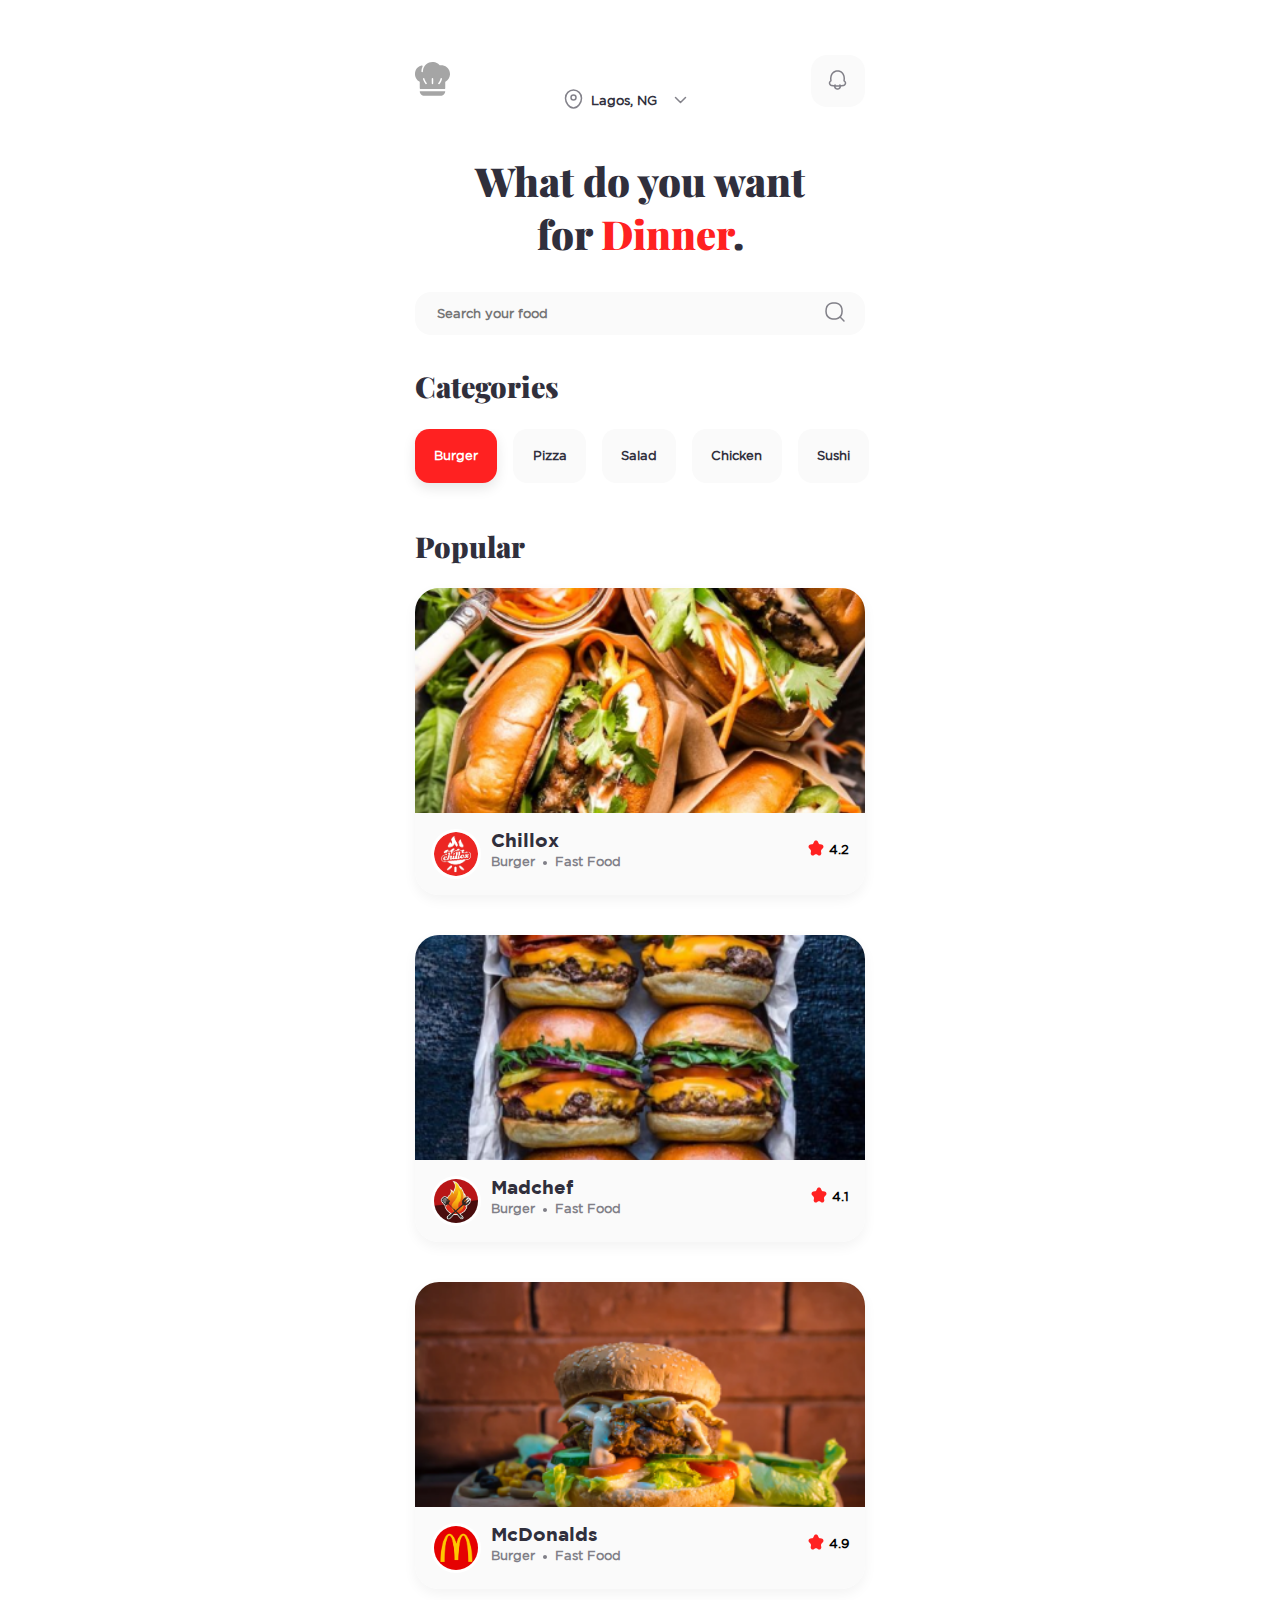
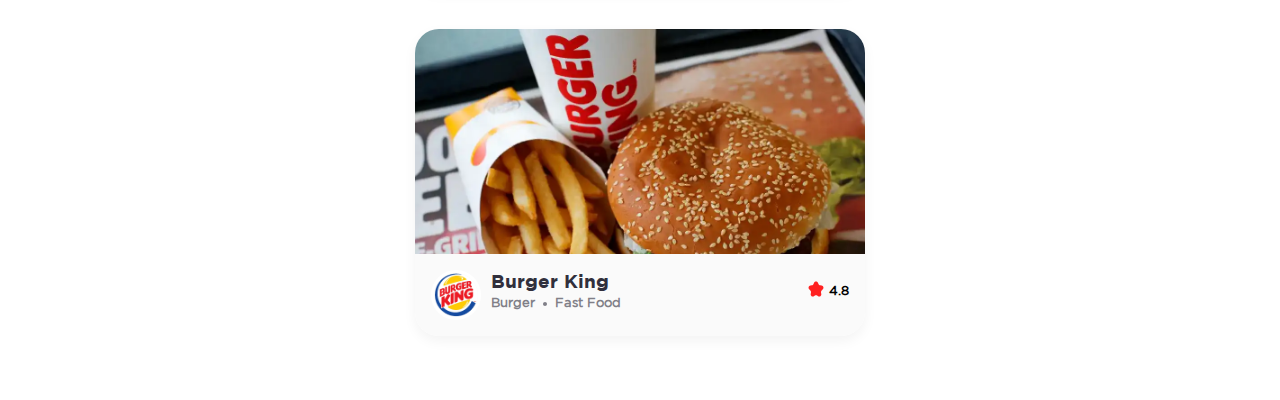
==== commit 3219ffbb: "Add click event to notification button" ====
--- a/food-delivery/index.html
+++ b/food-delivery/index.html
@@ -36,7 +36,7 @@
       </button>
     </div>
     
-    <button title="Notification" class="btn btn-secodary icon-effect btn-secondary">
+    <button id="notify" title="Notification" class="btn btn-secodary icon-effect btn-secondary">
       <svg width="24" height="24" viewBox="0 0 24 24" xmlns="http://www.w3.org/2000/svg">
         <path fill="currentColor" d="M5.63498 7.93962L4.91086 7.74429L4.91086 7.74429L5.63498 7.93962ZM10.0294 3.32187L10.2616 4.03502L10.0294 3.32187ZM5.58024 8.14256L6.30435 8.33789L6.30435 8.33789L5.58024 8.14256ZM5.37443 12.4901L4.6351 12.6162L4.6351 12.6162L5.37443 12.4901ZM5.39835 12.6304L4.65901 12.7565L5.39835 12.6304ZM5.44241 12.8555L5.74148 13.5433C6.07066 13.4002 6.25227 13.0439 6.17468 12.6934L5.44241 12.8555ZM5.91421 17.4155L5.76386 18.1503H5.76386L5.91421 17.4155ZM6.28987 17.4924L6.44022 16.7576H6.44022L6.28987 17.4924ZM17.7101 17.4924L17.5598 16.7576L17.7101 17.4924ZM18.0858 17.4155L18.2361 18.1503L18.0858 17.4155ZM18.5563 12.855L17.8249 12.6889C17.7451 13.0406 17.9268 13.3993 18.2577 13.5429L18.5563 12.855ZM18.6063 12.6035L19.3456 12.7295L19.3456 12.7295L18.6063 12.6035ZM18.6316 12.4548L17.8923 12.3288V12.3288L18.6316 12.4548ZM18.446 8.17266L17.7204 8.3622V8.3622L18.446 8.17266ZM18.3728 7.89241L19.0985 7.70286V7.70286L18.3728 7.89241ZM14.1044 3.32847L14.3405 2.61661L14.3405 2.61661L14.1044 3.32847ZM14.8053 18.6483L14.0725 18.4887L14.8053 18.6483ZM14.7328 18.9811L15.4656 19.1407L14.7328 18.9811ZM9.2672 18.9811L10 18.8216L9.2672 18.9811ZM9.19471 18.6483L8.46189 18.8079L9.19471 18.6483ZM12.885 20.8719L12.7105 20.1424H12.7105L12.885 20.8719ZM12.689 20.9187L12.8635 21.6482H12.8635L12.689 20.9187ZM11.311 20.9187L11.4854 20.1893H11.4854L11.311 20.9187ZM11.115 20.8719L10.9406 21.6013H10.9406L11.115 20.8719ZM10.1656 17.5578C10.4376 17.2455 10.4049 16.7717 10.0926 16.4997C9.78024 16.2276 9.30649 16.2603 9.03444 16.5726L10.1656 17.5578ZM14.9656 16.5726C14.6935 16.2603 14.2198 16.2276 13.9074 16.4997C13.5951 16.7717 13.5624 17.2455 13.8344 17.5578L14.9656 16.5726ZM6.3591 8.13495C6.88057 6.2018 8.36216 4.65345 10.2616 4.03502L9.79717 2.60872C7.41967 3.38281 5.56533 5.31814 4.91086 7.74429L6.3591 8.13495ZM6.30435 8.33789L6.3591 8.13495L4.91086 7.74429L4.85612 7.94722L6.30435 8.33789ZM6.11377 12.3641C5.88534 11.0241 5.95039 9.65007 6.30435 8.33789L4.85612 7.94722C4.44563 9.46896 4.37021 11.0622 4.6351 12.6162L6.11377 12.3641ZM6.13768 12.5044L6.11377 12.3641L4.6351 12.6162L4.65901 12.7565L6.13768 12.5044ZM6.17468 12.6934C6.16087 12.631 6.14852 12.568 6.13768 12.5044L4.65901 12.7565C4.67398 12.8443 4.69104 12.9313 4.71014 13.0176L6.17468 12.6934ZM4.75 15.0614C4.75 14.3809 5.15824 13.7969 5.74148 13.5433L5.14334 12.1677C4.02929 12.6521 3.25 13.7656 3.25 15.0614H4.75ZM6.06457 16.6808C5.30191 16.5247 4.75 15.8495 4.75 15.0614H3.25C3.25 16.5573 4.29863 17.8505 5.76386 18.1503L6.06457 16.6808ZM6.44022 16.7576L6.06457 16.6808L5.76386 18.1503L6.13952 18.2272L6.44022 16.7576ZM17.5598 16.7576C13.8909 17.5084 10.1091 17.5084 6.44022 16.7576L6.13952 18.2272C10.0068 19.0185 13.9932 19.0185 17.8605 18.2272L17.5598 16.7576ZM17.9354 16.6808L17.5598 16.7576L17.8605 18.2272L18.2361 18.1503L17.9354 16.6808ZM19.25 15.0614C19.25 15.8495 18.6981 16.5247 17.9354 16.6808L18.2361 18.1503C19.7014 17.8505 20.75 16.5574 20.75 15.0614H19.25ZM18.2577 13.5429C18.8413 13.7963 19.25 14.3806 19.25 15.0614H20.75C20.75 13.765 19.9699 12.651 18.855 12.167L18.2577 13.5429ZM17.8669 12.4774C17.8548 12.5487 17.8408 12.6192 17.8249 12.6889L19.2877 13.021C19.3095 12.9248 19.3289 12.8276 19.3456 12.7295L17.8669 12.4774ZM17.8923 12.3288L17.8669 12.4774L19.3456 12.7295L19.3709 12.5808L17.8923 12.3288ZM17.7204 8.3622C18.0585 9.65691 18.1172 11.0094 17.8923 12.3288L19.3709 12.5808C19.6316 11.0515 19.5637 9.48391 19.1717 7.98312L17.7204 8.3622ZM17.6472 8.08195L17.7204 8.3622L19.1717 7.98312L19.0985 7.70286L17.6472 8.08195ZM13.8682 4.04032C15.7265 4.65676 17.1496 6.17715 17.6472 8.08195L19.0985 7.70286C18.4731 5.30882 16.6832 3.39375 14.3405 2.61661L13.8682 4.04032ZM10.2616 4.03502C11.4314 3.65414 12.7039 3.65409 13.8682 4.04032L14.3405 2.61661C12.8689 2.12843 11.2681 2.12981 9.79717 2.60872L10.2616 4.03502ZM14.0725 18.4887L14 18.8216L15.4656 19.1407L15.5381 18.8079L14.0725 18.4887ZM10 18.8216L9.92754 18.4887L8.46189 18.8079L8.53437 19.1407L10 18.8216ZM12.7105 20.1424L12.5146 20.1893L12.8635 21.6482L13.0594 21.6013L12.7105 20.1424ZM11.4854 20.1893L11.2895 20.1424L10.9406 21.6013L11.1365 21.6482L11.4854 20.1893ZM9.92754 18.4887C9.8554 18.1574 9.9442 17.8119 10.1656 17.5578L9.03444 16.5726C8.50107 17.185 8.2891 18.0143 8.46189 18.8079L9.92754 18.4887ZM15.5381 18.8079C15.7109 18.0143 15.4989 17.185 14.9656 16.5726L13.8344 17.5578C14.0558 17.8119 14.1446 18.1574 14.0725 18.4887L15.5381 18.8079ZM12.5146 20.1893C12.1762 20.2702 11.8238 20.2702 11.4854 20.1893L11.1365 21.6482C11.7042 21.7839 12.2958 21.7839 12.8635 21.6482L12.5146 20.1893ZM8.53437 19.1407C8.79878 20.355 9.73275 21.3124 10.9406 21.6013L11.2895 20.1424C10.6448 19.9883 10.1425 19.4761 10 18.8216L8.53437 19.1407ZM14 18.8216C13.8575 19.4761 13.3552 19.9883 12.7105 20.1424L13.0594 21.6013C14.2673 21.3124 15.2012 20.355 15.4656 19.1407L14 18.8216Z"/>
       </svg>
@@ -45,7 +45,7 @@
   </header>
   <main>
     <section class="mb-2rem">
-      <h1 class="intro-text"> What do you want for <span class="highlight">Dinner</span></h1>
+      <h1 class="intro-text"> What do you want for <span class="highlight">Dinner</span>.</h1>
     </section>
 
     <section class="search w-90 mx-auto mb-2rem">
--- a/food-delivery/assets/style/style.css
+++ b/food-delivery/assets/style/style.css
@@ -368,6 +368,11 @@
   margin-top: 0px;
   margin-bottom: .5rem;
   word-break: keep-all;
+  text-decoration: none;
+}
+
+.popular .item-title:hover {
+  color: var(--clr-accent)
 }
 
 .popular .item .item-desc,
@@ -429,7 +434,7 @@
   fill-opacity: .6;
 }
 
-.icon-effect:hover svg, .icon-effect.active svg  {
+.icon-effect:not(#notify):hover svg, .icon-effect.active svg  {
   color: var(--clr-accent);
   fill-opacity: 1;
 }
@@ -1046,11 +1051,15 @@
   font-size: 1.3rem;
 }
 
+.notify svg {
+  color: var(--clr-accent) !important;
+  fill-opacity: 1;
+}
 
 
 /*
   #################
-    Other Styles
+    utility Styles
   #################
 */
 
